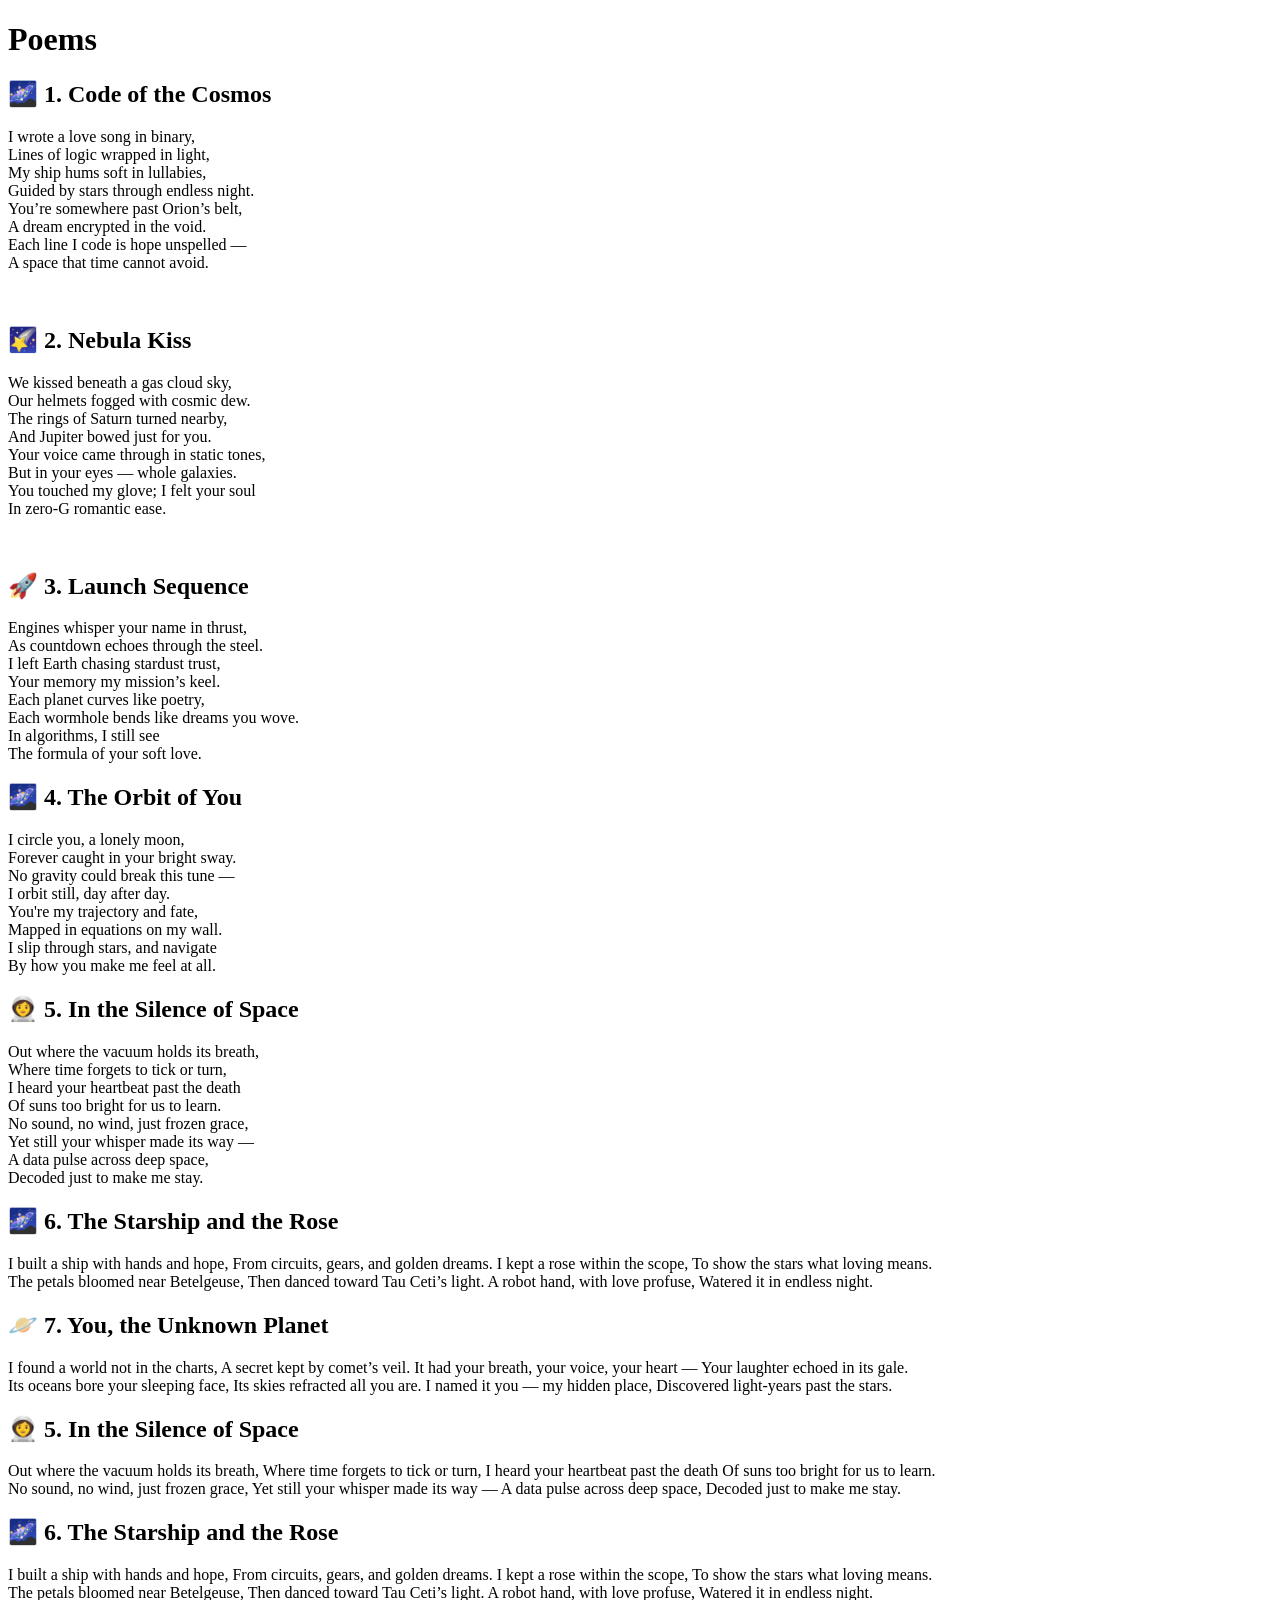
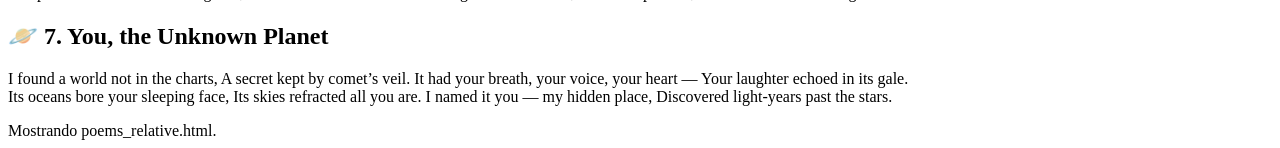
==== 1Static.html @ ced570ec "Tarea 3 etiquetas de texto" ====
<!DOCTYPE html>
<html lang="en">

<head>
    <meta charset="UTF-8">
    <meta name="viewport" content="width=device-width, initial-scale=1.0">
    <title>Poems</title>
    <link rel="stylesheet" href="poems_relative.css">
</head>

<!-- 
static positioning: Places the elements of the page according to their order defined in the html file
absolute positioning
relative positioning
fixed positioning
sticky positioning: 
  -->
<body>
    <h1>Poems</h1>
    <div>
        <h2>🌌 1. Code of the Cosmos</h2>
        <p>I wrote a love song in binary,
            <br>
            Lines of logic wrapped in light,
            <br>
            My ship hums soft in lullabies,
            <br>
            Guided by stars through endless night.
            <br>
            You’re somewhere past Orion’s belt,
            <br>
            A dream encrypted in the void.
            <br>
            Each line I code is hope unspelled —
            <br>
            A space that time cannot avoid.
            <!-- <img src="../images/myprofile.png" alt=""> -->
        </p>
        <img class="poem-images" src="../images/Project2.png" alt="">
    </div>

    <div>
        <h2>🌠 2. Nebula Kiss</h2>

        <p>We kissed beneath a gas cloud sky,
            <br>
            Our helmets fogged with cosmic dew.
            <br>
            The rings of Saturn turned nearby,
            <br>
            And Jupiter bowed just for you.
            <br>
            Your voice came through in static tones,
            <br>
            But in your eyes — whole galaxies.
            <br>
            You touched my glove; I felt your soul
            <br>
            In zero-G romantic ease.
        </p>
        <img class="poem-images" src="../images/Project2.png" alt="">
    </div>
    <div>
        <h2>
            🚀 3. Launch Sequence
        </h2>
        <p>


            Engines whisper your name in thrust,
            <br>
            As countdown echoes through the steel.
            <br>
            I left Earth chasing stardust trust,
            <br>
            Your memory my mission’s keel.
            <br>
            Each planet curves like poetry,
            <br>
            Each wormhole bends like dreams you wove.
            <br>
            In algorithms, I still see
            <br>
            The formula of your soft love.
        </p>
    </div>

    <div>
        <h2>
            🌌 4. The Orbit of You
        </h2>
        <p>

            I circle you, a lonely moon,
             <br>
            Forever caught in your bright sway.
             <br>
            No gravity could break this tune —
             <br>
            I orbit still, day after day.
            <br>
            You're my trajectory and fate,
             <br>
            Mapped in equations on my wall.
             <br>
            I slip through stars, and navigate
             <br>
            By how you make me feel at all.
             <br>
        </p>
    </div>

    <div>
        <h2>
            👩‍🚀 5. In the Silence of Space
        </h2>
        <p>


            Out where the vacuum holds its breath,
             <br>
            Where time forgets to tick or turn,
             <br>
            I heard your heartbeat past the death
             <br>
            Of suns too bright for us to learn.
            <br>
            No sound, no wind, just frozen grace,
             <br>
            Yet still your whisper made its way —
             <br>
            A data pulse across deep space,
             <br>
            Decoded just to make me stay.
             <br>
        </p>
    </div>

    <div>
        <h2>
            🌌 6. The Starship and the Rose
        </h2>
        <p>
            I built a ship with hands and hope,
            From circuits, gears, and golden dreams.
            I kept a rose within the scope,
            To show the stars what loving means.
            <br>
            The petals bloomed near Betelgeuse,
            Then danced toward Tau Ceti’s light.
            A robot hand, with love profuse,
            Watered it in endless night.
        </p>
    </div>
    <div>
        <h2>
            🪐 7. You, the Unknown Planet
        </h2>
        <p>
            I found a world not in the charts,
            A secret kept by comet’s veil.
            It had your breath, your voice, your heart —
            Your laughter echoed in its gale.
            <br>
            Its oceans bore your sleeping face,
            Its skies refracted all you are.
            I named it you — my hidden place,
            Discovered light-years past the stars.
        </p>
    </div>

    <div>
        <h2>
            👩‍🚀 5. In the Silence of Space
        </h2>
        <p>


            Out where the vacuum holds its breath,
            Where time forgets to tick or turn,
            I heard your heartbeat past the death
            Of suns too bright for us to learn.
            <br>
            No sound, no wind, just frozen grace,
            Yet still your whisper made its way —
            A data pulse across deep space,
            Decoded just to make me stay.
        </p>
    </div>

    <div>
        <h2>
            🌌 6. The Starship and the Rose
        </h2>
        <p>
            I built a ship with hands and hope,
            From circuits, gears, and golden dreams.
            I kept a rose within the scope,
            To show the stars what loving means.
            <br>
            The petals bloomed near Betelgeuse,
            Then danced toward Tau Ceti’s light.
            A robot hand, with love profuse,
            Watered it in endless night.
        </p>
    </div>
    <div>
        <h2>
            🪐 7. You, the Unknown Planet
        </h2>
        <p>
            I found a world not in the charts,
            A secret kept by comet’s veil.
            It had your breath, your voice, your heart —
            Your laughter echoed in its gale.
            <br>
            Its oceans bore your sleeping face,
            Its skies refracted all you are.
            I named it you — my hidden place,
            Discovered light-years past the stars.
        </p>
    </div>
</body>

</html>
Mostrando poems_relative.html.
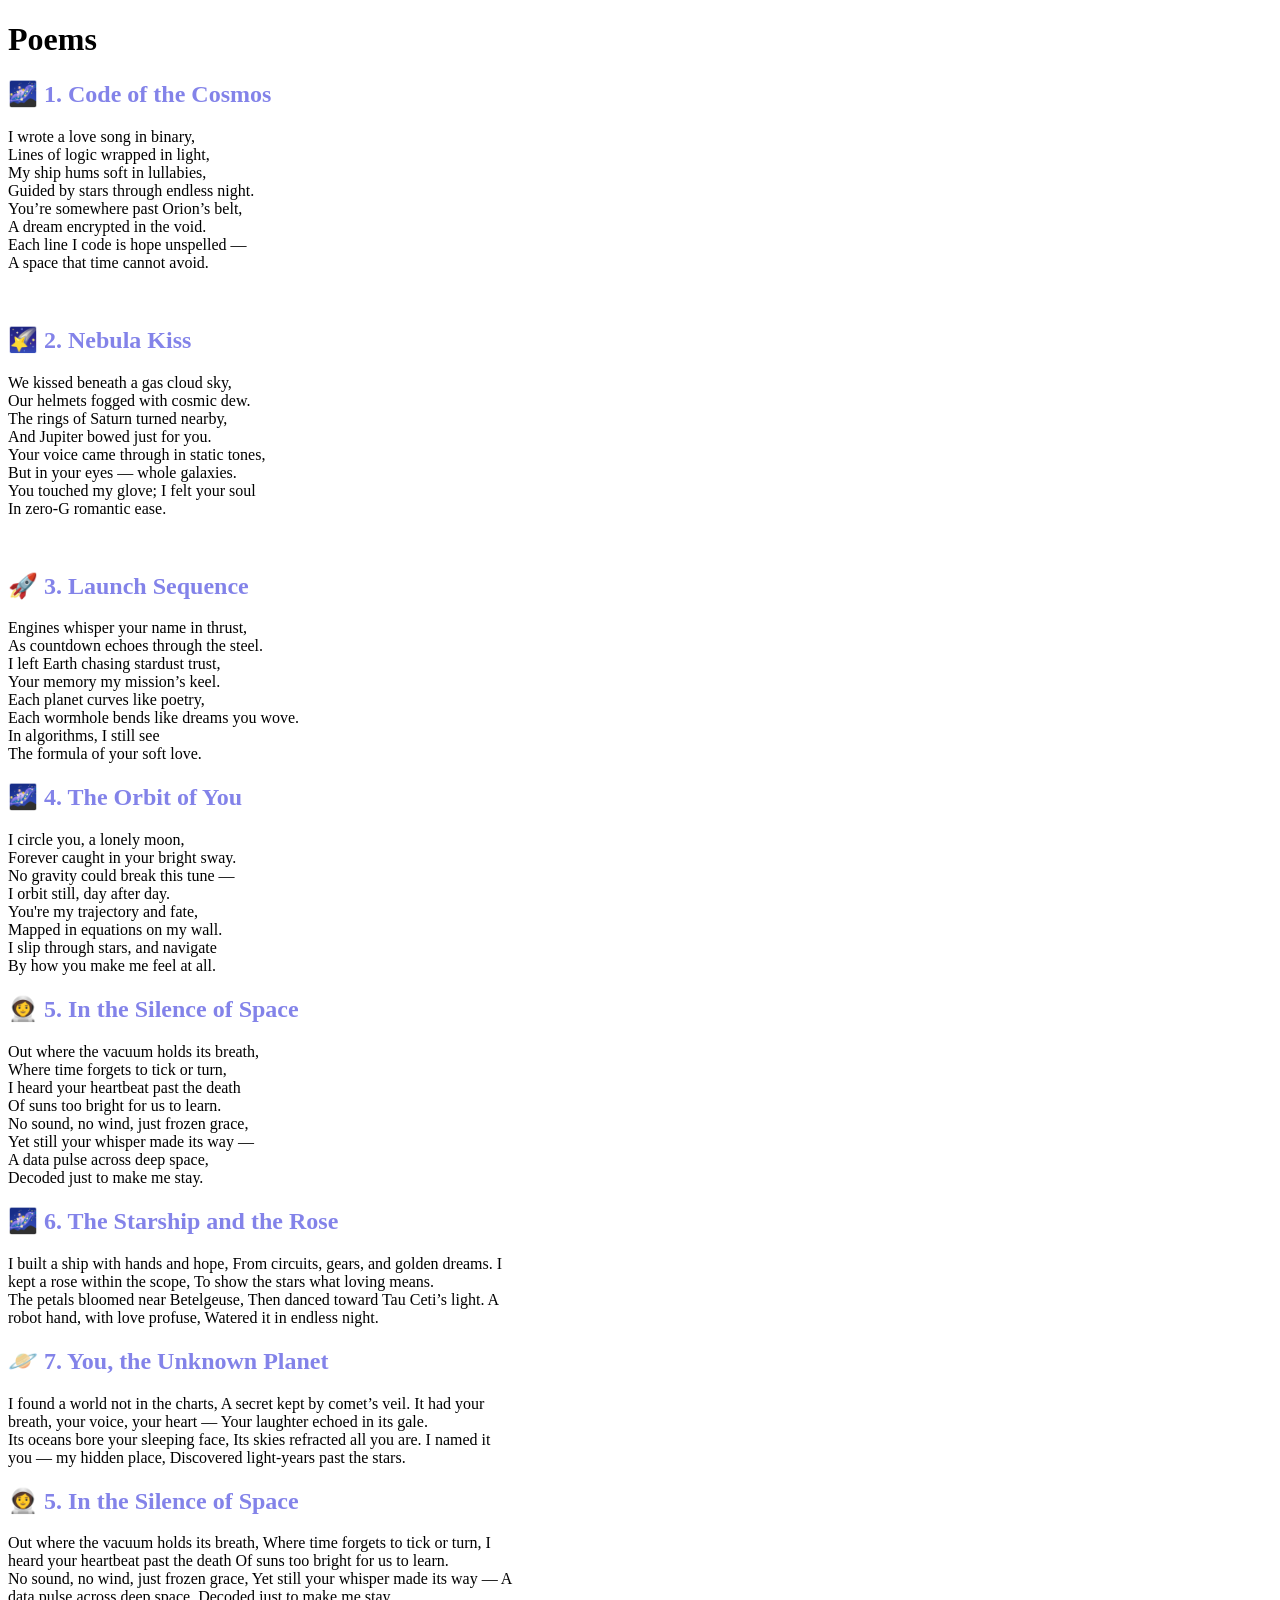
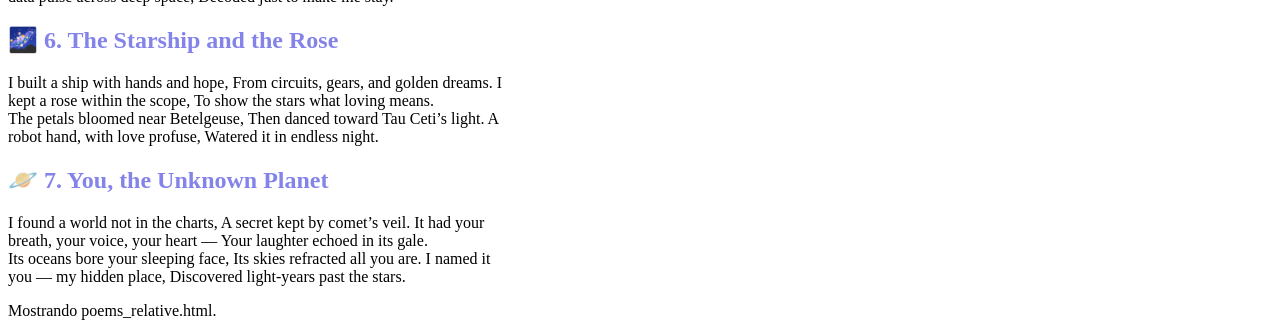
==== commit 8c8a3e83: "correccion profile varias imagenes" ====
--- a/1Static.html
+++ b/1Static.html
@@ -6,7 +6,7 @@
     <meta charset="UTF-8">
     <meta name="viewport" content="width=device-width, initial-scale=1.0">
     <title>Poems</title>
-    <link rel="stylesheet" href="poems_relative.css">
+    <link rel="stylesheet" href="Static.css">
 </head>
 
 <!-- 
@@ -40,7 +40,7 @@
         <img class="poem-images" src="../images/Project2.png" alt="">
     </div>
 
-    <div>
+    <div href="project1.html">
         <h2>🌠 2. Nebula Kiss</h2>
 
         <p>We kissed beneath a gas cloud sky,
--- a/Static.css
+++ b/Static.css
@@ -0,0 +1,18 @@
+html{
+    font-family: cursive;
+}
+/* Use "." to select elements with a specific class*/
+.poem_romantic{
+    background-color: rgb(241, 122, 182);
+}
+.poem_no_romantic{
+    background-color: rgb(126, 236, 200);
+}
+/*Use element selectors */
+h2{
+    color: rgb(131, 131, 233);
+}
+
+div{
+    width: 40%;
+}
